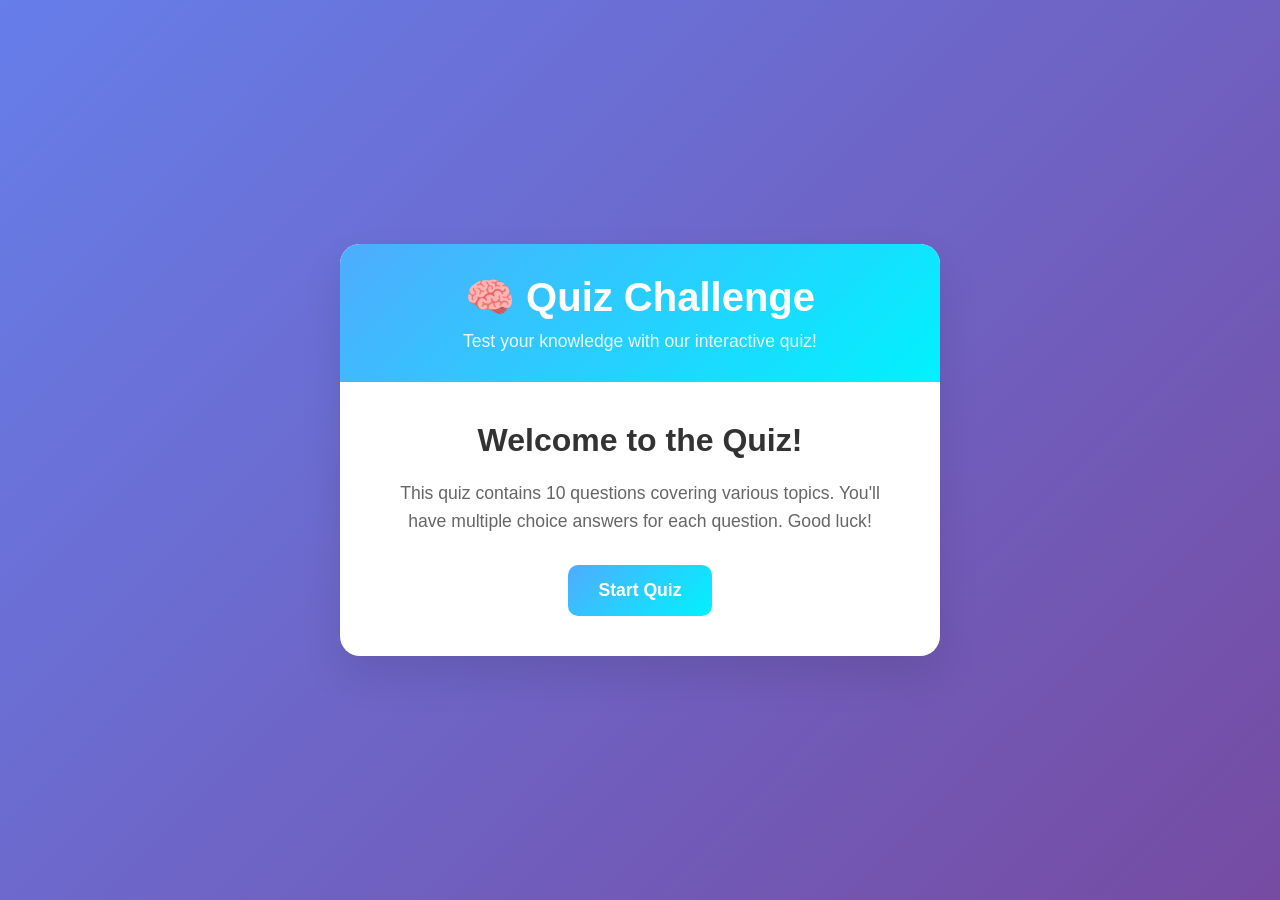
==== index.html @ d6f5410b "Create interactive quiz app with responsive design and dynamic functionality Co-authored-by: yutende" ====
<!DOCTYPE html>
<html lang="en">
<head>
    <meta charset="UTF-8">
    <meta name="viewport" content="width=device-width, initial-scale=1.0">
    <title>Quiz App</title>
    <style>
        * {
            margin: 0;
            padding: 0;
            box-sizing: border-box;
        }

        body {
            font-family: 'Segoe UI', Tahoma, Geneva, Verdana, sans-serif;
            background: linear-gradient(135deg, #667eea 0%, #764ba2 100%);
            min-height: 100vh;
            display: flex;
            justify-content: center;
            align-items: center;
            padding: 20px;
        }

        .quiz-container {
            background: white;
            border-radius: 20px;
            box-shadow: 0 20px 40px rgba(0, 0, 0, 0.1);
            max-width: 600px;
            width: 100%;
            overflow: hidden;
            position: relative;
        }

        .quiz-header {
            background: linear-gradient(135deg, #4facfe 0%, #00f2fe 100%);
            color: white;
            padding: 30px;
            text-align: center;
        }

        .quiz-header h1 {
            font-size: 2.5rem;
            margin-bottom: 10px;
            font-weight: 700;
        }

        .quiz-header p {
            font-size: 1.1rem;
            opacity: 0.9;
        }

        .quiz-body {
            padding: 40px;
        }

        .progress-bar {
            width: 100%;
            height: 8px;
            background: #f0f0f0;
            border-radius: 4px;
            margin-bottom: 30px;
            overflow: hidden;
        }

        .progress-fill {
            height: 100%;
            background: linear-gradient(90deg, #4facfe 0%, #00f2fe 100%);
            border-radius: 4px;
            transition: width 0.3s ease;
            width: 0%;
        }

        .question-counter {
            text-align: center;
            margin-bottom: 20px;
            font-size: 1rem;
            color: #666;
        }

        .question-container {
            margin-bottom: 30px;
        }

        .question {
            font-size: 1.4rem;
            font-weight: 600;
            color: #333;
            margin-bottom: 25px;
            line-height: 1.5;
        }

        .answers {
            display: flex;
            flex-direction: column;
            gap: 15px;
        }

        .answer {
            background: #f8f9ff;
            border: 2px solid #e1e8ff;
            border-radius: 12px;
            padding: 20px;
            cursor: pointer;
            transition: all 0.3s ease;
            font-size: 1.1rem;
            position: relative;
            overflow: hidden;
        }

        .answer:hover {
            background: #e8f2ff;
            border-color: #4facfe;
            transform: translateY(-2px);
            box-shadow: 0 5px 15px rgba(79, 172, 254, 0.2);
        }

        .answer.selected {
            background: linear-gradient(135deg, #4facfe 0%, #00f2fe 100%);
            color: white;
            border-color: #4facfe;
        }

        .answer.correct {
            background: linear-gradient(135deg, #56ab2f 0%, #a8e6cf 100%);
            border-color: #56ab2f;
            color: white;
        }

        .answer.incorrect {
            background: linear-gradient(135deg, #ff416c 0%, #ff4b2b 100%);
            border-color: #ff416c;
            color: white;
        }

        .quiz-buttons {
            display: flex;
            justify-content: space-between;
            gap: 15px;
            margin-top: 30px;
        }

        .btn {
            padding: 15px 30px;
            border: none;
            border-radius: 10px;
            font-size: 1.1rem;
            font-weight: 600;
            cursor: pointer;
            transition: all 0.3s ease;
            flex: 1;
        }

        .btn-primary {
            background: linear-gradient(135deg, #4facfe 0%, #00f2fe 100%);
            color: white;
        }

        .btn-primary:hover {
            transform: translateY(-2px);
            box-shadow: 0 5px 15px rgba(79, 172, 254, 0.3);
        }

        .btn-secondary {
            background: #f0f0f0;
            color: #666;
        }

        .btn-secondary:hover {
            background: #e0e0e0;
        }

        .btn:disabled {
            opacity: 0.5;
            cursor: not-allowed;
            transform: none;
        }

        .results-container {
            text-align: center;
            padding: 40px;
        }

        .results-container h2 {
            font-size: 2.5rem;
            margin-bottom: 20px;
            background: linear-gradient(135deg, #4facfe 0%, #00f2fe 100%);
            -webkit-background-clip: text;
            -webkit-text-fill-color: transparent;
            background-clip: text;
        }

        .score-display {
            font-size: 3rem;
            font-weight: bold;
            color: #333;
            margin: 20px 0;
        }

        .score-percentage {
            font-size: 1.5rem;
            color: #666;
            margin-bottom: 30px;
        }

        .performance-message {
            font-size: 1.2rem;
            margin-bottom: 30px;
            padding: 20px;
            border-radius: 10px;
        }

        .excellent {
            background: linear-gradient(135deg, #56ab2f 0%, #a8e6cf 100%);
            color: white;
        }

        .good {
            background: linear-gradient(135deg, #f093fb 0%, #f5576c 100%);
            color: white;
        }

        .needs-improvement {
            background: linear-gradient(135deg, #ff9a9e 0%, #fecfef 100%);
            color: #333;
        }

        .hidden {
            display: none;
        }

        .fade-in {
            animation: fadeIn 0.5s ease-in;
        }

        @keyframes fadeIn {
            from { opacity: 0; transform: translateY(20px); }
            to { opacity: 1; transform: translateY(0); }
        }

        .start-screen {
            text-align: center;
            padding: 40px;
        }

        .start-screen h2 {
            font-size: 2rem;
            margin-bottom: 20px;
            color: #333;
        }

        .start-screen p {
            font-size: 1.1rem;
            color: #666;
            margin-bottom: 30px;
            line-height: 1.6;
        }

        @media (max-width: 480px) {
            .quiz-container {
                margin: 10px;
            }
            
            .quiz-header h1 {
                font-size: 2rem;
            }
            
            .quiz-body {
                padding: 30px 20px;
            }
            
            .question {
                font-size: 1.2rem;
            }
            
            .answer {
                padding: 15px;
                font-size: 1rem;
            }
        }
    </style>
</head>
<body>
    <div class="quiz-container">
        <div class="quiz-header">
            <h1>🧠 Quiz Challenge</h1>
            <p>Test your knowledge with our interactive quiz!</p>
        </div>
        
        <!-- Start Screen -->
        <div id="start-screen" class="start-screen">
            <h2>Welcome to the Quiz!</h2>
            <p>This quiz contains 10 questions covering various topics. You'll have multiple choice answers for each question. Good luck!</p>
            <button class="btn btn-primary" onclick="startQuiz()">Start Quiz</button>
        </div>
        
        <!-- Quiz Screen -->
        <div id="quiz-screen" class="quiz-body hidden">
            <div class="progress-bar">
                <div class="progress-fill" id="progress-fill"></div>
            </div>
            
            <div class="question-counter">
                <span id="current-question">1</span> of <span id="total-questions">10</span>
            </div>
            
            <div class="question-container">
                <h2 class="question" id="question-text"></h2>
                <div class="answers" id="answers-container"></div>
            </div>
            
            <div class="quiz-buttons">
                <button class="btn btn-secondary" id="prev-btn" onclick="previousQuestion()" disabled>Previous</button>
                <button class="btn btn-primary" id="next-btn" onclick="nextQuestion()" disabled>Next</button>
            </div>
        </div>
        
        <!-- Results Screen -->
        <div id="results-screen" class="results-container hidden">
            <h2>Quiz Complete!</h2>
            <div class="score-display" id="final-score">0/10</div>
            <div class="score-percentage" id="score-percentage">0%</div>
            <div class="performance-message" id="performance-message"></div>
            <button class="btn btn-primary" onclick="restartQuiz()">Take Quiz Again</button>
        </div>
    </div>

    <script>
        // Quiz data
        const quizData = [
            {
                question: "What is the capital of France?",
                answers: ["London", "Berlin", "Paris", "Madrid"],
                correct: 2
            },
            {
                question: "Which planet is known as the Red Planet?",
                answers: ["Venus", "Mars", "Jupiter", "Saturn"],
                correct: 1
            },
            {
                question: "What is the largest mammal in the world?",
                answers: ["African Elephant", "Blue Whale", "Giraffe", "Polar Bear"],
                correct: 1
            },
            {
                question: "In which year did World War II end?",
                answers: ["1944", "1945", "1946", "1947"],
                correct: 1
            },
            {
                question: "What is the chemical symbol for gold?",
                answers: ["Go", "Gd", "Au", "Ag"],
                correct: 2
            },
            {
                question: "Which programming language is known as the 'language of the web'?",
                answers: ["Python", "Java", "JavaScript", "C++"],
                correct: 2
            },
            {
                question: "What is the smallest country in the world?",
                answers: ["Monaco", "Vatican City", "San Marino", "Liechtenstein"],
                correct: 1
            },
            {
                question: "Who painted the Mona Lisa?",
                answers: ["Vincent van Gogh", "Pablo Picasso", "Leonardo da Vinci", "Michelangelo"],
                correct: 2
            },
            {
                question: "What is the hardest natural substance on Earth?",
                answers: ["Gold", "Iron", "Diamond", "Platinum"],
                correct: 2
            },
            {
                question: "Which ocean is the largest?",
                answers: ["Atlantic Ocean", "Indian Ocean", "Arctic Ocean", "Pacific Ocean"],
                correct: 3
            }
        ];

        // Quiz state
        let currentQuestionIndex = 0;
        let selectedAnswers = [];
        let score = 0;

        // DOM elements
        const startScreen = document.getElementById('start-screen');
        const quizScreen = document.getElementById('quiz-screen');
        const resultsScreen = document.getElementById('results-screen');
        const questionText = document.getElementById('question-text');
        const answersContainer = document.getElementById('answers-container');
        const currentQuestionSpan = document.getElementById('current-question');
        const totalQuestionsSpan = document.getElementById('total-questions');
        const progressFill = document.getElementById('progress-fill');
        const prevBtn = document.getElementById('prev-btn');
        const nextBtn = document.getElementById('next-btn');

        // Initialize quiz
        function startQuiz() {
            startScreen.classList.add('hidden');
            quizScreen.classList.remove('hidden');
            quizScreen.classList.add('fade-in');
            
            totalQuestionsSpan.textContent = quizData.length;
            selectedAnswers = new Array(quizData.length).fill(null);
            currentQuestionIndex = 0;
            score = 0;
            
            displayQuestion();
        }

        // Display current question
        function displayQuestion() {
            const question = quizData[currentQuestionIndex];
            
            questionText.textContent = question.question;
            currentQuestionSpan.textContent = currentQuestionIndex + 1;
            
            // Update progress bar
            const progress = ((currentQuestionIndex) / quizData.length) * 100;
            progressFill.style.width = progress + '%';
            
            // Clear previous answers
            answersContainer.innerHTML = '';
            
            // Create answer options
            question.answers.forEach((answer, index) => {
                const answerDiv = document.createElement('div');
                answerDiv.className = 'answer';
                answerDiv.textContent = answer;
                answerDiv.onclick = () => selectAnswer(index);
                
                // Restore previous selection
                if (selectedAnswers[currentQuestionIndex] === index) {
                    answerDiv.classList.add('selected');
                }
                
                answersContainer.appendChild(answerDiv);
            });
            
            // Update button states
            prevBtn.disabled = currentQuestionIndex === 0;
            nextBtn.disabled = selectedAnswers[currentQuestionIndex] === null;
            nextBtn.textContent = currentQuestionIndex === quizData.length - 1 ? 'Finish Quiz' : 'Next';
        }

        // Select an answer
        function selectAnswer(answerIndex) {
            // Remove previous selection
            document.querySelectorAll('.answer').forEach(answer => {
                answer.classList.remove('selected');
            });
            
            // Add selection to clicked answer
            document.querySelectorAll('.answer')[answerIndex].classList.add('selected');
            
            // Store the selection
            selectedAnswers[currentQuestionIndex] = answerIndex;
            
            // Enable next button
            nextBtn.disabled = false;
        }

        // Go to next question
        function nextQuestion() {
            if (currentQuestionIndex < quizData.length - 1) {
                currentQuestionIndex++;
                displayQuestion();
            } else {
                showResults();
            }
        }

        // Go to previous question
        function previousQuestion() {
            if (currentQuestionIndex > 0) {
                currentQuestionIndex--;
                displayQuestion();
            }
        }

        // Calculate and show results
        function showResults() {
            // Calculate score
            score = 0;
            selectedAnswers.forEach((answer, index) => {
                if (answer === quizData[index].correct) {
                    score++;
                }
            });
            
            // Hide quiz screen and show results
            quizScreen.classList.add('hidden');
            resultsScreen.classList.remove('hidden');
            resultsScreen.classList.add('fade-in');
            
            // Display results
            document.getElementById('final-score').textContent = `${score}/${quizData.length}`;
            const percentage = Math.round((score / quizData.length) * 100);
            document.getElementById('score-percentage').textContent = `${percentage}%`;
            
            // Show performance message
            const performanceMessage = document.getElementById('performance-message');
            if (percentage >= 80) {
                performanceMessage.textContent = "Excellent! You're a quiz master! 🏆";
                performanceMessage.className = "performance-message excellent";
            } else if (percentage >= 60) {
                performanceMessage.textContent = "Good job! Keep learning! 👍";
                performanceMessage.className = "performance-message good";
            } else {
                performanceMessage.textContent = "Keep practicing! You'll do better next time! 💪";
                performanceMessage.className = "performance-message needs-improvement";
            }
            
            // Update progress bar to 100%
            progressFill.style.width = '100%';
        }

        // Restart quiz
        function restartQuiz() {
            resultsScreen.classList.add('hidden');
            startScreen.classList.remove('hidden');
            startScreen.classList.add('fade-in');
            
            // Reset progress bar
            progressFill.style.width = '0%';
        }

        // Initialize total questions display
        document.addEventListener('DOMContentLoaded', function() {
            totalQuestionsSpan.textContent = quizData.length;
        });
    </script>
</body>
</html>
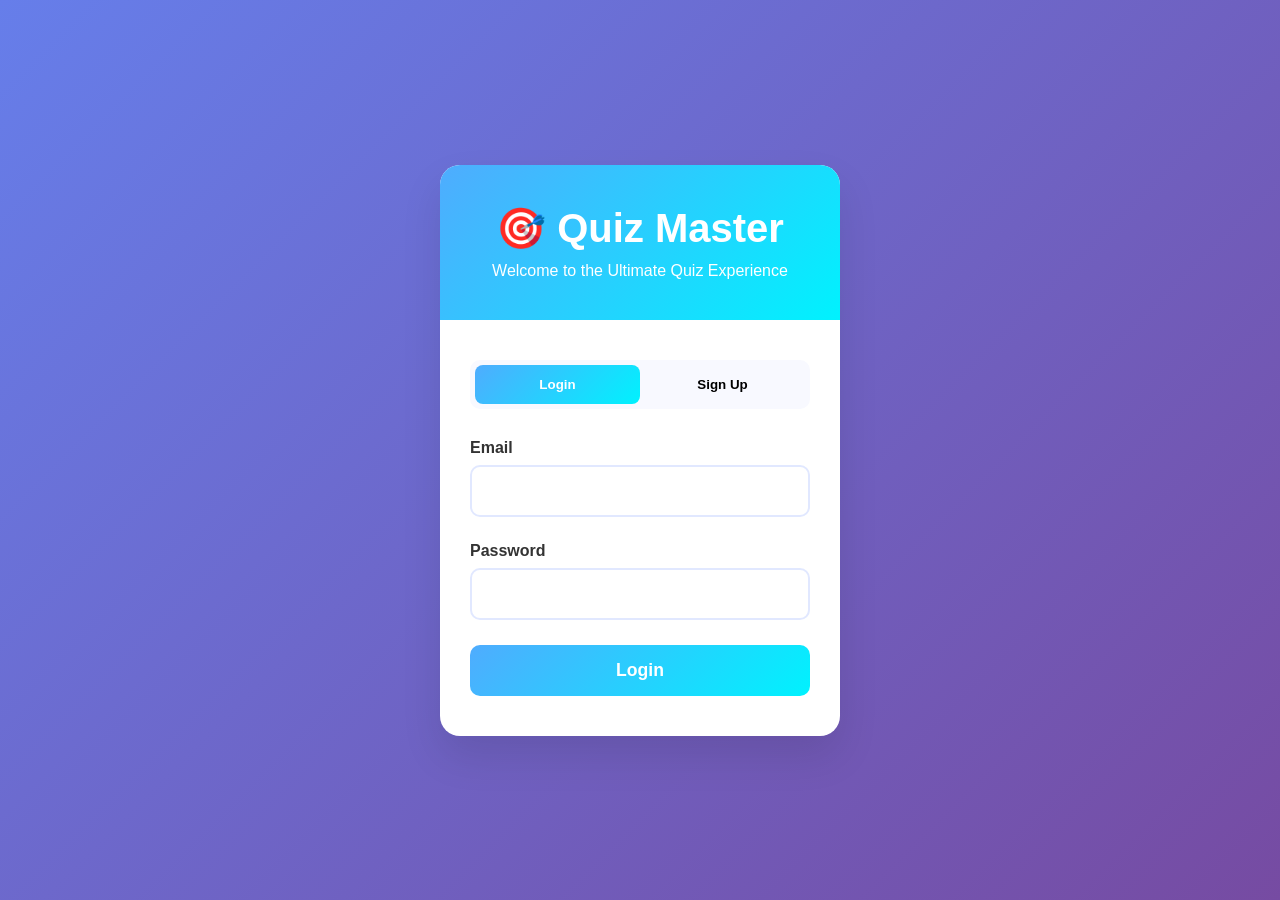
==== commit 511a7f60: "Implement comprehensive quiz app with user auth, multiple features Co-authored-by: yutende <yutende@" ====
--- a/index.html
+++ b/index.html
@@ -3,7 +3,8 @@
 <head>
     <meta charset="UTF-8">
     <meta name="viewport" content="width=device-width, initial-scale=1.0">
-    <title>Quiz App</title>
+    <title>Quiz Master - Interactive Quiz App</title>
+    <script src="https://cdn.emailjs.com/dist/email.min.js"></script>
     <style>
         * {
             margin: 0;
@@ -19,6 +20,360 @@
             justify-content: center;
             align-items: center;
             padding: 20px;
+        }
+
+        /* Login Form Styles */
+        .login-container {
+            background: white;
+            border-radius: 20px;
+            box-shadow: 0 20px 40px rgba(0, 0, 0, 0.1);
+            max-width: 400px;
+            width: 100%;
+            overflow: hidden;
+            text-align: center;
+        }
+
+        .login-header {
+            background: linear-gradient(135deg, #4facfe 0%, #00f2fe 100%);
+            color: white;
+            padding: 40px 30px;
+        }
+
+        .login-header h1 {
+            font-size: 2.5rem;
+            margin-bottom: 10px;
+            font-weight: 700;
+        }
+
+        .login-body {
+            padding: 40px 30px;
+        }
+
+        .form-group {
+            margin-bottom: 25px;
+            text-align: left;
+        }
+
+        .form-group label {
+            display: block;
+            margin-bottom: 8px;
+            font-weight: 600;
+            color: #333;
+        }
+
+        .form-group input {
+            width: 100%;
+            padding: 15px;
+            border: 2px solid #e1e8ff;
+            border-radius: 10px;
+            font-size: 1rem;
+            transition: border-color 0.3s ease;
+        }
+
+        .form-group input:focus {
+            outline: none;
+            border-color: #4facfe;
+        }
+
+        .form-tabs {
+            display: flex;
+            margin-bottom: 30px;
+            background: #f8f9ff;
+            border-radius: 10px;
+            padding: 5px;
+        }
+
+        .tab-btn {
+            flex: 1;
+            padding: 12px;
+            border: none;
+            background: transparent;
+            border-radius: 8px;
+            cursor: pointer;
+            font-weight: 600;
+            transition: all 0.3s ease;
+        }
+
+        .tab-btn.active {
+            background: linear-gradient(135deg, #4facfe 0%, #00f2fe 100%);
+            color: white;
+        }
+
+        /* Main Menu Styles */
+        .main-menu {
+            text-align: center;
+            padding: 40px;
+        }
+
+        .main-menu h2 {
+            font-size: 2.5rem;
+            margin-bottom: 30px;
+            color: #333;
+        }
+
+        .menu-buttons {
+            display: flex;
+            flex-direction: column;
+            gap: 20px;
+            margin-bottom: 30px;
+        }
+
+        .menu-btn {
+            padding: 20px;
+            border: none;
+            border-radius: 15px;
+            font-size: 1.3rem;
+            font-weight: 600;
+            cursor: pointer;
+            transition: all 0.3s ease;
+            position: relative;
+            overflow: hidden;
+        }
+
+        .menu-btn.start {
+            background: linear-gradient(135deg, #56ab2f 0%, #a8e6cf 100%);
+            color: white;
+        }
+
+        .menu-btn.edit {
+            background: linear-gradient(135deg, #f093fb 0%, #f5576c 100%);
+            color: white;
+        }
+
+        .menu-btn.settings {
+            background: linear-gradient(135deg, #4facfe 0%, #00f2fe 100%);
+            color: white;
+        }
+
+        .menu-btn:hover {
+            transform: translateY(-3px);
+            box-shadow: 0 10px 20px rgba(0, 0, 0, 0.2);
+        }
+
+        .sound-controls {
+            display: flex;
+            justify-content: center;
+            gap: 15px;
+            margin-top: 20px;
+        }
+
+        .sound-btn {
+            padding: 15px;
+            border: none;
+            border-radius: 50%;
+            background: linear-gradient(135deg, #667eea 0%, #764ba2 100%);
+            color: white;
+            font-size: 1.5rem;
+            cursor: pointer;
+            transition: all 0.3s ease;
+            width: 60px;
+            height: 60px;
+        }
+
+        .sound-btn:hover {
+            transform: scale(1.1);
+        }
+
+        /* Edit Questions Styles */
+        .edit-container {
+            padding: 40px;
+        }
+
+        .edit-header {
+            text-align: center;
+            margin-bottom: 30px;
+        }
+
+        .edit-header h2 {
+            font-size: 2rem;
+            color: #333;
+            margin-bottom: 10px;
+        }
+
+        .question-type-selector {
+            display: flex;
+            gap: 10px;
+            margin-bottom: 30px;
+            flex-wrap: wrap;
+        }
+
+        .type-btn {
+            padding: 12px 20px;
+            border: 2px solid #e1e8ff;
+            border-radius: 25px;
+            background: #f8f9ff;
+            cursor: pointer;
+            transition: all 0.3s ease;
+            font-weight: 600;
+        }
+
+        .type-btn.active {
+            background: linear-gradient(135deg, #4facfe 0%, #00f2fe 100%);
+            color: white;
+            border-color: #4facfe;
+        }
+
+        .question-form {
+            background: #f8f9ff;
+            padding: 30px;
+            border-radius: 15px;
+            margin-bottom: 20px;
+        }
+
+        .question-list {
+            max-height: 300px;
+            overflow-y: auto;
+            margin-top: 30px;
+        }
+
+        .question-item {
+            background: white;
+            padding: 20px;
+            border-radius: 10px;
+            margin-bottom: 15px;
+            border-left: 4px solid #4facfe;
+            box-shadow: 0 2px 5px rgba(0, 0, 0, 0.1);
+        }
+
+        .question-item h4 {
+            color: #333;
+            margin-bottom: 10px;
+        }
+
+        .question-item .type-badge {
+            display: inline-block;
+            padding: 4px 12px;
+            border-radius: 20px;
+            font-size: 0.8rem;
+            font-weight: 600;
+            margin-bottom: 10px;
+        }
+
+        .type-badge.multiple-choice {
+            background: #e3f2fd;
+            color: #1976d2;
+        }
+
+        .type-badge.true-false {
+            background: #f3e5f5;
+            color: #7b1fa2;
+        }
+
+        .type-badge.identification {
+            background: #e8f5e8;
+            color: #388e3c;
+        }
+
+        /* Settings Styles */
+        .settings-container {
+            padding: 40px;
+        }
+
+        .settings-section {
+            background: #f8f9ff;
+            padding: 25px;
+            border-radius: 15px;
+            margin-bottom: 20px;
+        }
+
+        .settings-section h3 {
+            color: #333;
+            margin-bottom: 15px;
+        }
+
+        .setting-item {
+            display: flex;
+            justify-content: space-between;
+            align-items: center;
+            margin-bottom: 15px;
+        }
+
+        .toggle-switch {
+            position: relative;
+            width: 60px;
+            height: 30px;
+            background: #ddd;
+            border-radius: 15px;
+            cursor: pointer;
+            transition: background 0.3s ease;
+        }
+
+        .toggle-switch.active {
+            background: #4facfe;
+        }
+
+        .toggle-slider {
+            position: absolute;
+            top: 3px;
+            left: 3px;
+            width: 24px;
+            height: 24px;
+            background: white;
+            border-radius: 50%;
+            transition: transform 0.3s ease;
+        }
+
+        .toggle-switch.active .toggle-slider {
+            transform: translateX(30px);
+        }
+
+        /* Question Types Styles */
+        .true-false-options {
+            display: flex;
+            gap: 15px;
+            margin-top: 15px;
+        }
+
+        .tf-option {
+            flex: 1;
+            padding: 15px;
+            border: 2px solid #e1e8ff;
+            border-radius: 10px;
+            cursor: pointer;
+            text-align: center;
+            font-weight: 600;
+            transition: all 0.3s ease;
+        }
+
+        .tf-option.selected {
+            background: linear-gradient(135deg, #4facfe 0%, #00f2fe 100%);
+            color: white;
+            border-color: #4facfe;
+        }
+
+        .identification-input {
+            width: 100%;
+            padding: 15px;
+            border: 2px solid #e1e8ff;
+            border-radius: 10px;
+            font-size: 1.1rem;
+            margin-top: 15px;
+        }
+
+        .delete-btn {
+            background: linear-gradient(135deg, #ff416c 0%, #ff4b2b 100%);
+            color: white;
+            border: none;
+            padding: 8px 15px;
+            border-radius: 5px;
+            cursor: pointer;
+            font-size: 0.9rem;
+            margin-top: 10px;
+        }
+
+        .back-btn {
+            background: #6c757d;
+            color: white;
+            border: none;
+            padding: 12px 25px;
+            border-radius: 8px;
+            cursor: pointer;
+            margin-bottom: 20px;
+            font-weight: 600;
+        }
+
+        .back-btn:hover {
+            background: #5a6268;
         }
 
         .quiz-container {
@@ -280,21 +635,243 @@
     </style>
 </head>
 <body>
-    <div class="quiz-container">
+    <!-- Login Screen -->
+    <div id="login-screen" class="login-container">
+        <div class="login-header">
+            <h1>🎯 Quiz Master</h1>
+            <p>Welcome to the Ultimate Quiz Experience</p>
+        </div>
+        
+        <div class="login-body">
+            <div class="form-tabs">
+                <button class="tab-btn active" onclick="switchTab('login')">Login</button>
+                <button class="tab-btn" onclick="switchTab('signup')">Sign Up</button>
+            </div>
+            
+            <!-- Login Form -->
+            <form id="login-form">
+                <div class="form-group">
+                    <label>Email</label>
+                    <input type="email" id="login-email" required>
+                </div>
+                <div class="form-group">
+                    <label>Password</label>
+                    <input type="password" id="login-password" required>
+                </div>
+                <button type="submit" class="btn btn-primary" style="width: 100%;">Login</button>
+            </form>
+            
+            <!-- Signup Form -->
+            <form id="signup-form" class="hidden">
+                <div class="form-group">
+                    <label>Full Name</label>
+                    <input type="text" id="signup-name" required>
+                </div>
+                <div class="form-group">
+                    <label>Email</label>
+                    <input type="email" id="signup-email" required>
+                </div>
+                <div class="form-group">
+                    <label>Password</label>
+                    <input type="password" id="signup-password" required>
+                </div>
+                <button type="submit" class="btn btn-primary" style="width: 100%;">Sign Up</button>
+            </form>
+        </div>
+    </div>
+
+    <!-- Main Menu Screen -->
+    <div id="main-menu-screen" class="quiz-container hidden">
+        <div class="quiz-header">
+            <h1>🎯 Quiz Master</h1>
+            <p>Choose your adventure!</p>
+        </div>
+        
+        <div class="main-menu">
+            <div class="menu-buttons">
+                <button class="menu-btn start" onclick="showQuizStart()">
+                    🚀 Start Quiz
+                </button>
+                <button class="menu-btn edit" onclick="showEditQuestions()">
+                    ✏️ Edit Questions
+                </button>
+                <button class="menu-btn settings" onclick="showSettings()">
+                    ⚙️ Settings
+                </button>
+            </div>
+            
+            <div class="sound-controls">
+                <button class="sound-btn" onclick="toggleSound()" id="sound-toggle">
+                    🔊
+                </button>
+                <button class="sound-btn" onclick="playClickSound()">
+                    🎵
+                </button>
+            </div>
+            
+            <div style="margin-top: 20px;">
+                <p style="color: #666;">Welcome back, <span id="user-name">User</span>!</p>
+                <button class="btn btn-secondary" onclick="logout()" style="margin-top: 10px;">Logout</button>
+            </div>
+        </div>
+    </div>
+
+    <!-- Quiz Start Screen -->
+    <div id="quiz-start-screen" class="quiz-container hidden">
         <div class="quiz-header">
             <h1>🧠 Quiz Challenge</h1>
             <p>Test your knowledge with our interactive quiz!</p>
         </div>
         
-        <!-- Start Screen -->
-        <div id="start-screen" class="start-screen">
-            <h2>Welcome to the Quiz!</h2>
-            <p>This quiz contains 10 questions covering various topics. You'll have multiple choice answers for each question. Good luck!</p>
-            <button class="btn btn-primary" onclick="startQuiz()">Start Quiz</button>
+        <div class="start-screen">
+            <h2>Ready to Start?</h2>
+            <p>This quiz contains <span id="total-questions-display">10</span> questions with different types including Multiple Choice, True/False, and Identification. Good luck!</p>
+            <div style="margin: 30px 0;">
+                <button class="btn btn-primary" onclick="startQuiz()">Start Quiz</button>
+                <button class="btn btn-secondary" onclick="showMainMenu()">Back to Menu</button>
+            </div>
+        </div>
+    </div>
+        
+    <!-- Edit Questions Screen -->
+    <div id="edit-screen" class="quiz-container hidden">
+        <div class="quiz-header">
+            <h1>✏️ Edit Questions</h1>
+            <p>Create and manage quiz questions</p>
         </div>
         
-        <!-- Quiz Screen -->
-        <div id="quiz-screen" class="quiz-body hidden">
+        <div class="edit-container">
+            <button class="back-btn" onclick="showMainMenu()">← Back to Menu</button>
+            
+            <div class="edit-header">
+                <h2>Question Creator</h2>
+                <p>Add new questions to your quiz</p>
+            </div>
+            
+            <div class="question-type-selector">
+                <button class="type-btn active" onclick="selectQuestionType('multiple-choice')">Multiple Choice</button>
+                <button class="type-btn" onclick="selectQuestionType('true-false')">True/False</button>
+                <button class="type-btn" onclick="selectQuestionType('identification')">Identification</button>
+            </div>
+            
+            <div class="question-form">
+                <div class="form-group">
+                    <label>Question</label>
+                    <input type="text" id="question-input" placeholder="Enter your question here...">
+                </div>
+                
+                <!-- Multiple Choice Options -->
+                <div id="multiple-choice-options">
+                    <div class="form-group">
+                        <label>Answer Options</label>
+                        <input type="text" id="option-1" placeholder="Option 1">
+                        <input type="text" id="option-2" placeholder="Option 2" style="margin-top: 10px;">
+                        <input type="text" id="option-3" placeholder="Option 3" style="margin-top: 10px;">
+                        <input type="text" id="option-4" placeholder="Option 4" style="margin-top: 10px;">
+                    </div>
+                    <div class="form-group">
+                        <label>Correct Answer</label>
+                        <select id="correct-answer" style="width: 100%; padding: 15px; border: 2px solid #e1e8ff; border-radius: 10px;">
+                            <option value="0">Option 1</option>
+                            <option value="1">Option 2</option>
+                            <option value="2">Option 3</option>
+                            <option value="3">Option 4</option>
+                        </select>
+                    </div>
+                </div>
+                
+                <!-- True/False Options -->
+                <div id="true-false-options" class="hidden">
+                    <div class="true-false-options">
+                        <div class="tf-option" onclick="selectTrueFalse(true)">True</div>
+                        <div class="tf-option" onclick="selectTrueFalse(false)">False</div>
+                    </div>
+                </div>
+                
+                <!-- Identification Options -->
+                <div id="identification-options" class="hidden">
+                    <div class="form-group">
+                        <label>Correct Answer</label>
+                        <input type="text" id="identification-answer" class="identification-input" placeholder="Enter the correct answer...">
+                    </div>
+                </div>
+                
+                <button class="btn btn-primary" onclick="addQuestion()" style="width: 100%; margin-top: 20px;">Add Question</button>
+            </div>
+            
+            <div class="question-list" id="question-list">
+                <!-- Questions will be displayed here -->
+            </div>
+        </div>
+    </div>
+
+    <!-- Settings Screen -->
+    <div id="settings-screen" class="quiz-container hidden">
+        <div class="quiz-header">
+            <h1>⚙️ Settings</h1>
+            <p>Customize your quiz experience</p>
+        </div>
+        
+        <div class="settings-container">
+            <button class="back-btn" onclick="showMainMenu()">← Back to Menu</button>
+            
+            <div class="settings-section">
+                <h3>Sound Settings</h3>
+                <div class="setting-item">
+                    <span>Sound Effects</span>
+                    <div class="toggle-switch" onclick="toggleSoundEffects()" id="sound-effects-toggle">
+                        <div class="toggle-slider"></div>
+                    </div>
+                </div>
+                <div class="setting-item">
+                    <span>Background Music</span>
+                    <div class="toggle-switch" onclick="toggleBackgroundMusic()" id="bg-music-toggle">
+                        <div class="toggle-slider"></div>
+                    </div>
+                </div>
+            </div>
+            
+            <div class="settings-section">
+                <h3>Quiz Settings</h3>
+                <div class="setting-item">
+                    <span>Show Correct Answers</span>
+                    <div class="toggle-switch active" onclick="toggleShowAnswers()" id="show-answers-toggle">
+                        <div class="toggle-slider"></div>
+                    </div>
+                </div>
+                <div class="setting-item">
+                    <span>Time Limit per Question</span>
+                    <select id="time-limit" style="padding: 8px; border-radius: 5px;">
+                        <option value="0">No Limit</option>
+                        <option value="30">30 seconds</option>
+                        <option value="60">1 minute</option>
+                        <option value="120">2 minutes</option>
+                    </select>
+                </div>
+            </div>
+            
+            <div class="settings-section">
+                <h3>Account</h3>
+                <div class="setting-item">
+                    <span>Reset All Questions</span>
+                    <button class="delete-btn" onclick="resetAllQuestions()">Reset</button>
+                </div>
+                <div class="setting-item">
+                    <span>Export Questions</span>
+                    <button class="btn btn-secondary" onclick="exportQuestions()">Export</button>
+                </div>
+            </div>
+        </div>
+    </div>
+
+    <!-- Quiz Screen -->
+    <div id="quiz-screen" class="quiz-container hidden">
+        <div class="quiz-header">
+            <h1>🧠 Quiz Challenge</h1>
+            <p>Answer the questions below</p>
+        </div>
+        
+        <div class="quiz-body">
             <div class="progress-bar">
                 <div class="progress-fill" id="progress-fill"></div>
             </div>
@@ -313,156 +890,524 @@
                 <button class="btn btn-primary" id="next-btn" onclick="nextQuestion()" disabled>Next</button>
             </div>
         </div>
+    </div>
         
-        <!-- Results Screen -->
-        <div id="results-screen" class="results-container hidden">
-            <h2>Quiz Complete!</h2>
+    <!-- Results Screen -->
+    <div id="results-screen" class="quiz-container hidden">
+        <div class="quiz-header">
+            <h1>🎉 Quiz Complete!</h1>
+            <p>See how well you did</p>
+        </div>
+        
+        <div class="results-container">
             <div class="score-display" id="final-score">0/10</div>
             <div class="score-percentage" id="score-percentage">0%</div>
             <div class="performance-message" id="performance-message"></div>
-            <button class="btn btn-primary" onclick="restartQuiz()">Take Quiz Again</button>
+            <div style="display: flex; gap: 15px; margin-top: 20px;">
+                <button class="btn btn-primary" onclick="restartQuiz()">Take Quiz Again</button>
+                <button class="btn btn-secondary" onclick="showMainMenu()">Main Menu</button>
+            </div>
         </div>
     </div>
 
     <script>
-        // Quiz data
-        const quizData = [
+        // Initialize EmailJS
+        (function(){
+            emailjs.init("YOUR_USER_ID"); // Replace with your EmailJS user ID
+        })();
+
+        // App State
+        let currentUser = null;
+        let soundEnabled = true;
+        let currentQuestionIndex = 0;
+        let selectedAnswers = [];
+        let score = 0;
+        let currentQuestionType = 'multiple-choice';
+        let selectedTrueFalseAnswer = null;
+
+        // Default quiz data with mixed question types
+        let quizData = [
             {
                 question: "What is the capital of France?",
+                type: "multiple-choice",
                 answers: ["London", "Berlin", "Paris", "Madrid"],
                 correct: 2
             },
             {
-                question: "Which planet is known as the Red Planet?",
-                answers: ["Venus", "Mars", "Jupiter", "Saturn"],
-                correct: 1
+                question: "The Earth is flat.",
+                type: "true-false",
+                correct: false
             },
             {
-                question: "What is the largest mammal in the world?",
-                answers: ["African Elephant", "Blue Whale", "Giraffe", "Polar Bear"],
-                correct: 1
+                question: "JavaScript is a programming language.",
+                type: "true-false",
+                correct: true
             },
             {
-                question: "In which year did World War II end?",
-                answers: ["1944", "1945", "1946", "1947"],
-                correct: 1
-            },
-            {
-                question: "What is the chemical symbol for gold?",
-                answers: ["Go", "Gd", "Au", "Ag"],
-                correct: 2
+                question: "What is the largest planet in our solar system?",
+                type: "identification",
+                correct: "Jupiter"
             },
             {
                 question: "Which programming language is known as the 'language of the web'?",
+                type: "multiple-choice",
                 answers: ["Python", "Java", "JavaScript", "C++"],
                 correct: 2
             },
             {
-                question: "What is the smallest country in the world?",
-                answers: ["Monaco", "Vatican City", "San Marino", "Liechtenstein"],
-                correct: 1
+                question: "HTML stands for HyperText Markup Language.",
+                type: "true-false",
+                correct: true
             },
             {
-                question: "Who painted the Mona Lisa?",
-                answers: ["Vincent van Gogh", "Pablo Picasso", "Leonardo da Vinci", "Michelangelo"],
-                correct: 2
-            },
-            {
-                question: "What is the hardest natural substance on Earth?",
-                answers: ["Gold", "Iron", "Diamond", "Platinum"],
-                correct: 2
+                question: "What does CSS stand for?",
+                type: "identification",
+                correct: "Cascading Style Sheets"
             },
             {
                 question: "Which ocean is the largest?",
+                type: "multiple-choice",
                 answers: ["Atlantic Ocean", "Indian Ocean", "Arctic Ocean", "Pacific Ocean"],
                 correct: 3
             }
         ];
 
-        // Quiz state
-        let currentQuestionIndex = 0;
-        let selectedAnswers = [];
-        let score = 0;
-
-        // DOM elements
-        const startScreen = document.getElementById('start-screen');
-        const quizScreen = document.getElementById('quiz-screen');
-        const resultsScreen = document.getElementById('results-screen');
-        const questionText = document.getElementById('question-text');
-        const answersContainer = document.getElementById('answers-container');
-        const currentQuestionSpan = document.getElementById('current-question');
-        const totalQuestionsSpan = document.getElementById('total-questions');
-        const progressFill = document.getElementById('progress-fill');
-        const prevBtn = document.getElementById('prev-btn');
-        const nextBtn = document.getElementById('next-btn');
-
-        // Initialize quiz
+        // Load custom questions from localStorage
+        function loadCustomQuestions() {
+            const saved = localStorage.getItem('customQuestions');
+            if (saved) {
+                const customQuestions = JSON.parse(saved);
+                quizData = [...quizData, ...customQuestions];
+            }
+        }
+
+        // Save custom questions to localStorage
+        function saveCustomQuestions() {
+            const customQuestions = quizData.filter(q => q.custom);
+            localStorage.setItem('customQuestions', JSON.stringify(customQuestions));
+        }
+
+        // Sound effects
+        function playClickSound() {
+            if (soundEnabled) {
+                // Create a simple beep sound
+                const audioContext = new (window.AudioContext || window.webkitAudioContext)();
+                const oscillator = audioContext.createOscillator();
+                const gainNode = audioContext.createGain();
+                
+                oscillator.connect(gainNode);
+                gainNode.connect(audioContext.destination);
+                
+                oscillator.frequency.value = 800;
+                gainNode.gain.setValueAtTime(0.3, audioContext.currentTime);
+                gainNode.gain.exponentialRampToValueAtTime(0.01, audioContext.currentTime + 0.1);
+                
+                oscillator.start(audioContext.currentTime);
+                oscillator.stop(audioContext.currentTime + 0.1);
+            }
+        }
+
+        // Login/Signup functionality
+        function switchTab(tab) {
+            const loginForm = document.getElementById('login-form');
+            const signupForm = document.getElementById('signup-form');
+            const tabButtons = document.querySelectorAll('.tab-btn');
+            
+            tabButtons.forEach(btn => btn.classList.remove('active'));
+            
+            if (tab === 'login') {
+                loginForm.classList.remove('hidden');
+                signupForm.classList.add('hidden');
+                document.querySelector('.tab-btn').classList.add('active');
+            } else {
+                loginForm.classList.add('hidden');
+                signupForm.classList.remove('hidden');
+                document.querySelectorAll('.tab-btn')[1].classList.add('active');
+            }
+        }
+
+        // Handle login
+        document.getElementById('login-form').addEventListener('submit', function(e) {
+            e.preventDefault();
+            const email = document.getElementById('login-email').value;
+            const password = document.getElementById('login-password').value;
+            
+            // Simple validation (in real app, this would be server-side)
+            const savedUser = localStorage.getItem('user_' + email);
+            if (savedUser) {
+                const userData = JSON.parse(savedUser);
+                if (userData.password === password) {
+                    currentUser = userData;
+                    document.getElementById('user-name').textContent = userData.name;
+                    showMainMenu();
+                    playClickSound();
+                } else {
+                    alert('Invalid password!');
+                }
+            } else {
+                alert('User not found! Please sign up first.');
+            }
+        });
+
+        // Handle signup
+        document.getElementById('signup-form').addEventListener('submit', function(e) {
+            e.preventDefault();
+            const name = document.getElementById('signup-name').value;
+            const email = document.getElementById('signup-email').value;
+            const password = document.getElementById('signup-password').value;
+            
+            // Save user data
+            const userData = { name, email, password };
+            localStorage.setItem('user_' + email, JSON.stringify(userData));
+            currentUser = userData;
+            
+            // Send welcome email
+            sendWelcomeEmail(name, email);
+            
+            document.getElementById('user-name').textContent = name;
+            showMainMenu();
+            playClickSound();
+        });
+
+        // Send welcome email using EmailJS
+        function sendWelcomeEmail(name, email) {
+            const templateParams = {
+                to_name: name,
+                to_email: email,
+                message: `Welcome to Quiz Master! We're excited to have you join our community of quiz enthusiasts. Start creating and taking quizzes today!`
+            };
+
+            // Note: You'll need to replace these with your actual EmailJS service details
+            emailjs.send('YOUR_SERVICE_ID', 'YOUR_TEMPLATE_ID', templateParams)
+                .then(function(response) {
+                    console.log('Welcome email sent successfully!', response.status, response.text);
+                    alert('Welcome! A confirmation email has been sent to your inbox.');
+                }, function(error) {
+                    console.log('Failed to send email:', error);
+                    alert('Account created successfully! (Email service not configured)');
+                });
+        }
+
+        // Navigation functions
+        function showMainMenu() {
+            hideAllScreens();
+            document.getElementById('main-menu-screen').classList.remove('hidden');
+        }
+
+        function showQuizStart() {
+            hideAllScreens();
+            document.getElementById('quiz-start-screen').classList.remove('hidden');
+            document.getElementById('total-questions-display').textContent = quizData.length;
+            playClickSound();
+        }
+
+        function showEditQuestions() {
+            hideAllScreens();
+            document.getElementById('edit-screen').classList.remove('hidden');
+            displayQuestionList();
+            playClickSound();
+        }
+
+        function showSettings() {
+            hideAllScreens();
+            document.getElementById('settings-screen').classList.remove('hidden');
+            playClickSound();
+        }
+
+        function hideAllScreens() {
+            const screens = ['login-screen', 'main-menu-screen', 'quiz-start-screen', 'edit-screen', 'settings-screen', 'quiz-screen', 'results-screen'];
+            screens.forEach(screen => {
+                document.getElementById(screen).classList.add('hidden');
+            });
+        }
+
+        function logout() {
+            currentUser = null;
+            hideAllScreens();
+            document.getElementById('login-screen').classList.remove('hidden');
+            playClickSound();
+        }
+
+        // Question creation functionality
+        function selectQuestionType(type) {
+            currentQuestionType = type;
+            
+            // Update type buttons
+            document.querySelectorAll('.type-btn').forEach(btn => btn.classList.remove('active'));
+            event.target.classList.add('active');
+            
+            // Show/hide relevant options
+            document.getElementById('multiple-choice-options').classList.toggle('hidden', type !== 'multiple-choice');
+            document.getElementById('true-false-options').classList.toggle('hidden', type !== 'true-false');
+            document.getElementById('identification-options').classList.toggle('hidden', type !== 'identification');
+            
+            playClickSound();
+        }
+
+        function selectTrueFalse(answer) {
+            selectedTrueFalseAnswer = answer;
+            document.querySelectorAll('.tf-option').forEach(option => option.classList.remove('selected'));
+            event.target.classList.add('selected');
+            playClickSound();
+        }
+
+        function addQuestion() {
+            const questionText = document.getElementById('question-input').value.trim();
+            
+            if (!questionText) {
+                alert('Please enter a question!');
+                return;
+            }
+            
+            let newQuestion = {
+                question: questionText,
+                type: currentQuestionType,
+                custom: true
+            };
+            
+            switch (currentQuestionType) {
+                case 'multiple-choice':
+                    const options = [
+                        document.getElementById('option-1').value.trim(),
+                        document.getElementById('option-2').value.trim(),
+                        document.getElementById('option-3').value.trim(),
+                        document.getElementById('option-4').value.trim()
+                    ];
+                    
+                    if (options.some(opt => !opt)) {
+                        alert('Please fill in all options!');
+                        return;
+                    }
+                    
+                    newQuestion.answers = options;
+                    newQuestion.correct = parseInt(document.getElementById('correct-answer').value);
+                    break;
+                    
+                case 'true-false':
+                    if (selectedTrueFalseAnswer === null) {
+                        alert('Please select the correct answer (True or False)!');
+                        return;
+                    }
+                    newQuestion.correct = selectedTrueFalseAnswer;
+                    break;
+                    
+                case 'identification':
+                    const answer = document.getElementById('identification-answer').value.trim();
+                    if (!answer) {
+                        alert('Please enter the correct answer!');
+                        return;
+                    }
+                    newQuestion.correct = answer;
+                    break;
+            }
+            
+            quizData.push(newQuestion);
+            saveCustomQuestions();
+            displayQuestionList();
+            clearForm();
+            playClickSound();
+            alert('Question added successfully!');
+        }
+
+        function clearForm() {
+            document.getElementById('question-input').value = '';
+            document.getElementById('option-1').value = '';
+            document.getElementById('option-2').value = '';
+            document.getElementById('option-3').value = '';
+            document.getElementById('option-4').value = '';
+            document.getElementById('identification-answer').value = '';
+            selectedTrueFalseAnswer = null;
+            document.querySelectorAll('.tf-option').forEach(option => option.classList.remove('selected'));
+        }
+
+        function displayQuestionList() {
+            const container = document.getElementById('question-list');
+            container.innerHTML = '';
+            
+            if (quizData.length === 0) {
+                container.innerHTML = '<p style="text-align: center; color: #666;">No questions added yet.</p>';
+                return;
+            }
+            
+            quizData.forEach((question, index) => {
+                const questionDiv = document.createElement('div');
+                questionDiv.className = 'question-item';
+                
+                let typeClass = question.type.replace('-', '-');
+                let answerDisplay = '';
+                
+                switch (question.type) {
+                    case 'multiple-choice':
+                        answerDisplay = `Correct: ${question.answers[question.correct]}`;
+                        break;
+                    case 'true-false':
+                        answerDisplay = `Correct: ${question.correct ? 'True' : 'False'}`;
+                        break;
+                    case 'identification':
+                        answerDisplay = `Correct: ${question.correct}`;
+                        break;
+                }
+                
+                questionDiv.innerHTML = `
+                    <span class="type-badge ${typeClass}">${question.type.replace('-', ' ').toUpperCase()}</span>
+                    <h4>${question.question}</h4>
+                    <p style="color: #666; margin-bottom: 10px;">${answerDisplay}</p>
+                    ${question.custom ? `<button class="delete-btn" onclick="deleteQuestion(${index})">Delete</button>` : ''}
+                `;
+                
+                container.appendChild(questionDiv);
+            });
+        }
+
+        function deleteQuestion(index) {
+            if (confirm('Are you sure you want to delete this question?')) {
+                quizData.splice(index, 1);
+                saveCustomQuestions();
+                displayQuestionList();
+                playClickSound();
+            }
+        }
+
+        // Settings functionality
+        function toggleSound() {
+            soundEnabled = !soundEnabled;
+            document.getElementById('sound-toggle').textContent = soundEnabled ? '🔊' : '🔇';
+            localStorage.setItem('soundEnabled', soundEnabled);
+        }
+
+        function toggleSoundEffects() {
+            const toggle = document.getElementById('sound-effects-toggle');
+            toggle.classList.toggle('active');
+            playClickSound();
+        }
+
+        function toggleBackgroundMusic() {
+            const toggle = document.getElementById('bg-music-toggle');
+            toggle.classList.toggle('active');
+            playClickSound();
+        }
+
+        function toggleShowAnswers() {
+            const toggle = document.getElementById('show-answers-toggle');
+            toggle.classList.toggle('active');
+            playClickSound();
+        }
+
+        function resetAllQuestions() {
+            if (confirm('This will delete all custom questions. Are you sure?')) {
+                localStorage.removeItem('customQuestions');
+                location.reload();
+                playClickSound();
+            }
+        }
+
+        function exportQuestions() {
+            const customQuestions = quizData.filter(q => q.custom);
+            const dataStr = JSON.stringify(customQuestions, null, 2);
+            const dataUri = 'data:application/json;charset=utf-8,'+ encodeURIComponent(dataStr);
+            
+            const exportFileDefaultName = 'quiz_questions.json';
+            const linkElement = document.createElement('a');
+            linkElement.setAttribute('href', dataUri);
+            linkElement.setAttribute('download', exportFileDefaultName);
+            linkElement.click();
+            playClickSound();
+        }
+
+        // Quiz functionality
         function startQuiz() {
-            startScreen.classList.add('hidden');
-            quizScreen.classList.remove('hidden');
-            quizScreen.classList.add('fade-in');
-            
-            totalQuestionsSpan.textContent = quizData.length;
+            hideAllScreens();
+            document.getElementById('quiz-screen').classList.remove('hidden');
+            
             selectedAnswers = new Array(quizData.length).fill(null);
             currentQuestionIndex = 0;
             score = 0;
             
+            document.getElementById('total-questions').textContent = quizData.length;
             displayQuestion();
-        }
-
-        // Display current question
+            playClickSound();
+        }
+
         function displayQuestion() {
             const question = quizData[currentQuestionIndex];
             
-            questionText.textContent = question.question;
-            currentQuestionSpan.textContent = currentQuestionIndex + 1;
+            document.getElementById('question-text').textContent = question.question;
+            document.getElementById('current-question').textContent = currentQuestionIndex + 1;
             
             // Update progress bar
             const progress = ((currentQuestionIndex) / quizData.length) * 100;
-            progressFill.style.width = progress + '%';
+            document.getElementById('progress-fill').style.width = progress + '%';
             
             // Clear previous answers
+            const answersContainer = document.getElementById('answers-container');
             answersContainer.innerHTML = '';
             
-            // Create answer options
-            question.answers.forEach((answer, index) => {
-                const answerDiv = document.createElement('div');
-                answerDiv.className = 'answer';
-                answerDiv.textContent = answer;
-                answerDiv.onclick = () => selectAnswer(index);
-                
-                // Restore previous selection
-                if (selectedAnswers[currentQuestionIndex] === index) {
-                    answerDiv.classList.add('selected');
-                }
-                
-                answersContainer.appendChild(answerDiv);
-            });
+            // Create answer options based on question type
+            switch (question.type) {
+                case 'multiple-choice':
+                    question.answers.forEach((answer, index) => {
+                        const answerDiv = document.createElement('div');
+                        answerDiv.className = 'answer';
+                        answerDiv.textContent = answer;
+                        answerDiv.onclick = () => selectAnswer(index);
+                        
+                        if (selectedAnswers[currentQuestionIndex] === index) {
+                            answerDiv.classList.add('selected');
+                        }
+                        
+                        answersContainer.appendChild(answerDiv);
+                    });
+                    break;
+                    
+                case 'true-false':
+                    ['True', 'False'].forEach((answer, index) => {
+                        const answerDiv = document.createElement('div');
+                        answerDiv.className = 'answer';
+                        answerDiv.textContent = answer;
+                        answerDiv.onclick = () => selectAnswer(index === 0);
+                        
+                        if (selectedAnswers[currentQuestionIndex] === (index === 0)) {
+                            answerDiv.classList.add('selected');
+                        }
+                        
+                        answersContainer.appendChild(answerDiv);
+                    });
+                    break;
+                    
+                case 'identification':
+                    const inputDiv = document.createElement('div');
+                    inputDiv.innerHTML = `
+                        <input type="text" class="identification-input" 
+                               placeholder="Type your answer here..." 
+                               value="${selectedAnswers[currentQuestionIndex] || ''}"
+                               oninput="handleIdentificationInput(this.value)">
+                    `;
+                    answersContainer.appendChild(inputDiv);
+                    break;
+            }
             
             // Update button states
-            prevBtn.disabled = currentQuestionIndex === 0;
-            nextBtn.disabled = selectedAnswers[currentQuestionIndex] === null;
-            nextBtn.textContent = currentQuestionIndex === quizData.length - 1 ? 'Finish Quiz' : 'Next';
-        }
-
-        // Select an answer
-        function selectAnswer(answerIndex) {
-            // Remove previous selection
+            document.getElementById('prev-btn').disabled = currentQuestionIndex === 0;
+            document.getElementById('next-btn').disabled = selectedAnswers[currentQuestionIndex] === null;
+            document.getElementById('next-btn').textContent = currentQuestionIndex === quizData.length - 1 ? 'Finish Quiz' : 'Next';
+        }
+
+        function selectAnswer(answerValue) {
             document.querySelectorAll('.answer').forEach(answer => {
                 answer.classList.remove('selected');
             });
             
-            // Add selection to clicked answer
-            document.querySelectorAll('.answer')[answerIndex].classList.add('selected');
-            
-            // Store the selection
-            selectedAnswers[currentQuestionIndex] = answerIndex;
-            
-            // Enable next button
-            nextBtn.disabled = false;
-        }
-
-        // Go to next question
+            event.target.classList.add('selected');
+            selectedAnswers[currentQuestionIndex] = answerValue;
+            document.getElementById('next-btn').disabled = false;
+            playClickSound();
+        }
+
+        function handleIdentificationInput(value) {
+            selectedAnswers[currentQuestionIndex] = value.trim();
+            document.getElementById('next-btn').disabled = !value.trim();
+        }
+
         function nextQuestion() {
             if (currentQuestionIndex < quizData.length - 1) {
                 currentQuestionIndex++;
@@ -470,37 +1415,42 @@
             } else {
                 showResults();
             }
-        }
-
-        // Go to previous question
+            playClickSound();
+        }
+
         function previousQuestion() {
             if (currentQuestionIndex > 0) {
                 currentQuestionIndex--;
                 displayQuestion();
             }
-        }
-
-        // Calculate and show results
+            playClickSound();
+        }
+
         function showResults() {
-            // Calculate score
             score = 0;
             selectedAnswers.forEach((answer, index) => {
-                if (answer === quizData[index].correct) {
-                    score++;
+                const question = quizData[index];
+                
+                switch (question.type) {
+                    case 'multiple-choice':
+                        if (answer === question.correct) score++;
+                        break;
+                    case 'true-false':
+                        if (answer === question.correct) score++;
+                        break;
+                    case 'identification':
+                        if (answer && answer.toLowerCase() === question.correct.toLowerCase()) score++;
+                        break;
                 }
             });
             
-            // Hide quiz screen and show results
-            quizScreen.classList.add('hidden');
-            resultsScreen.classList.remove('hidden');
-            resultsScreen.classList.add('fade-in');
-            
-            // Display results
+            hideAllScreens();
+            document.getElementById('results-screen').classList.remove('hidden');
+            
             document.getElementById('final-score').textContent = `${score}/${quizData.length}`;
             const percentage = Math.round((score / quizData.length) * 100);
             document.getElementById('score-percentage').textContent = `${percentage}%`;
             
-            // Show performance message
             const performanceMessage = document.getElementById('performance-message');
             if (percentage >= 80) {
                 performanceMessage.textContent = "Excellent! You're a quiz master! 🏆";
@@ -513,23 +1463,36 @@
                 performanceMessage.className = "performance-message needs-improvement";
             }
             
-            // Update progress bar to 100%
-            progressFill.style.width = '100%';
-        }
-
-        // Restart quiz
+            document.getElementById('progress-fill').style.width = '100%';
+            playClickSound();
+        }
+
         function restartQuiz() {
-            resultsScreen.classList.add('hidden');
-            startScreen.classList.remove('hidden');
-            startScreen.classList.add('fade-in');
-            
-            // Reset progress bar
-            progressFill.style.width = '0%';
-        }
-
-        // Initialize total questions display
+            showQuizStart();
+            document.getElementById('progress-fill').style.width = '0%';
+            playClickSound();
+        }
+
+        // Initialize app
         document.addEventListener('DOMContentLoaded', function() {
-            totalQuestionsSpan.textContent = quizData.length;
+            loadCustomQuestions();
+            
+            // Load sound preference
+            const savedSound = localStorage.getItem('soundEnabled');
+            if (savedSound !== null) {
+                soundEnabled = savedSound === 'true';
+                document.getElementById('sound-toggle').textContent = soundEnabled ? '🔊' : '🔇';
+            }
+            
+            // Check if user is already logged in
+            const lastUser = localStorage.getItem('lastUser');
+            if (lastUser) {
+                currentUser = JSON.parse(lastUser);
+                document.getElementById('user-name').textContent = currentUser.name;
+                showMainMenu();
+            }
+            
+            displayQuestionList();
         });
     </script>
 </body>
